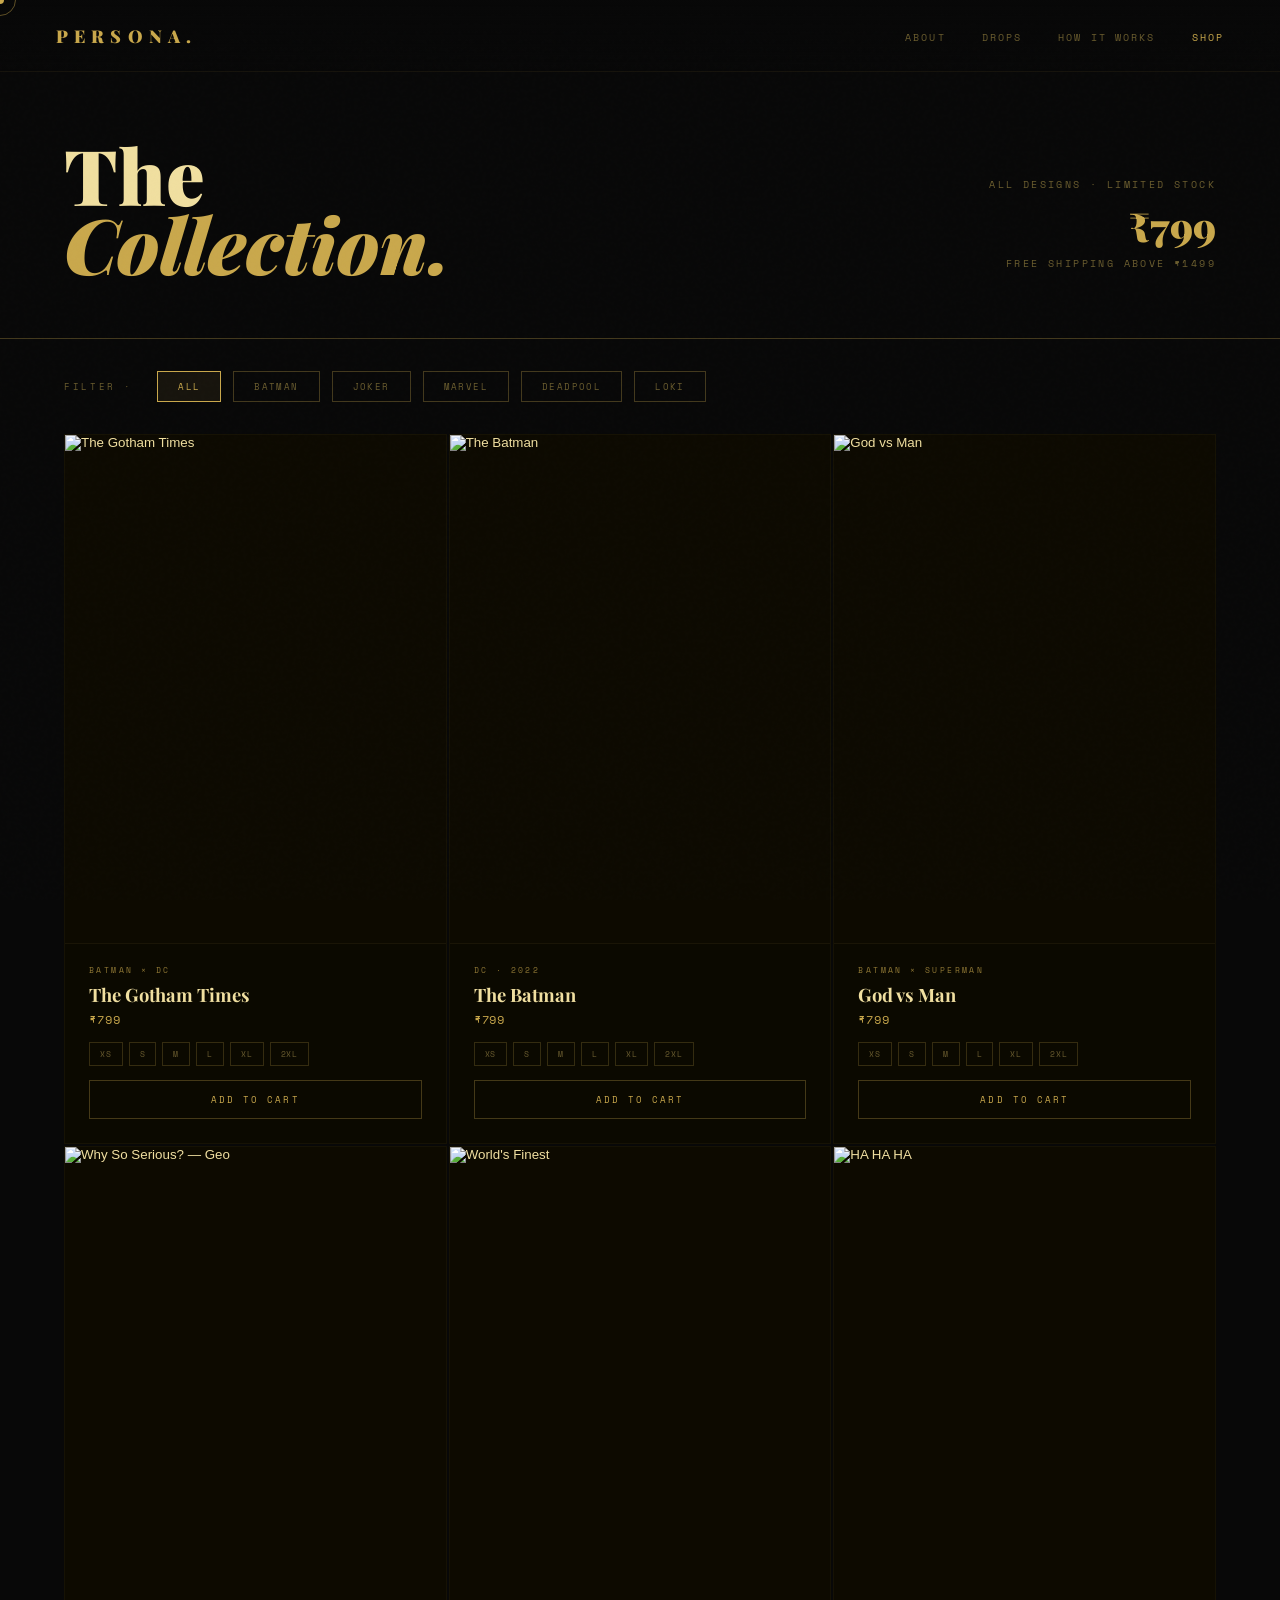
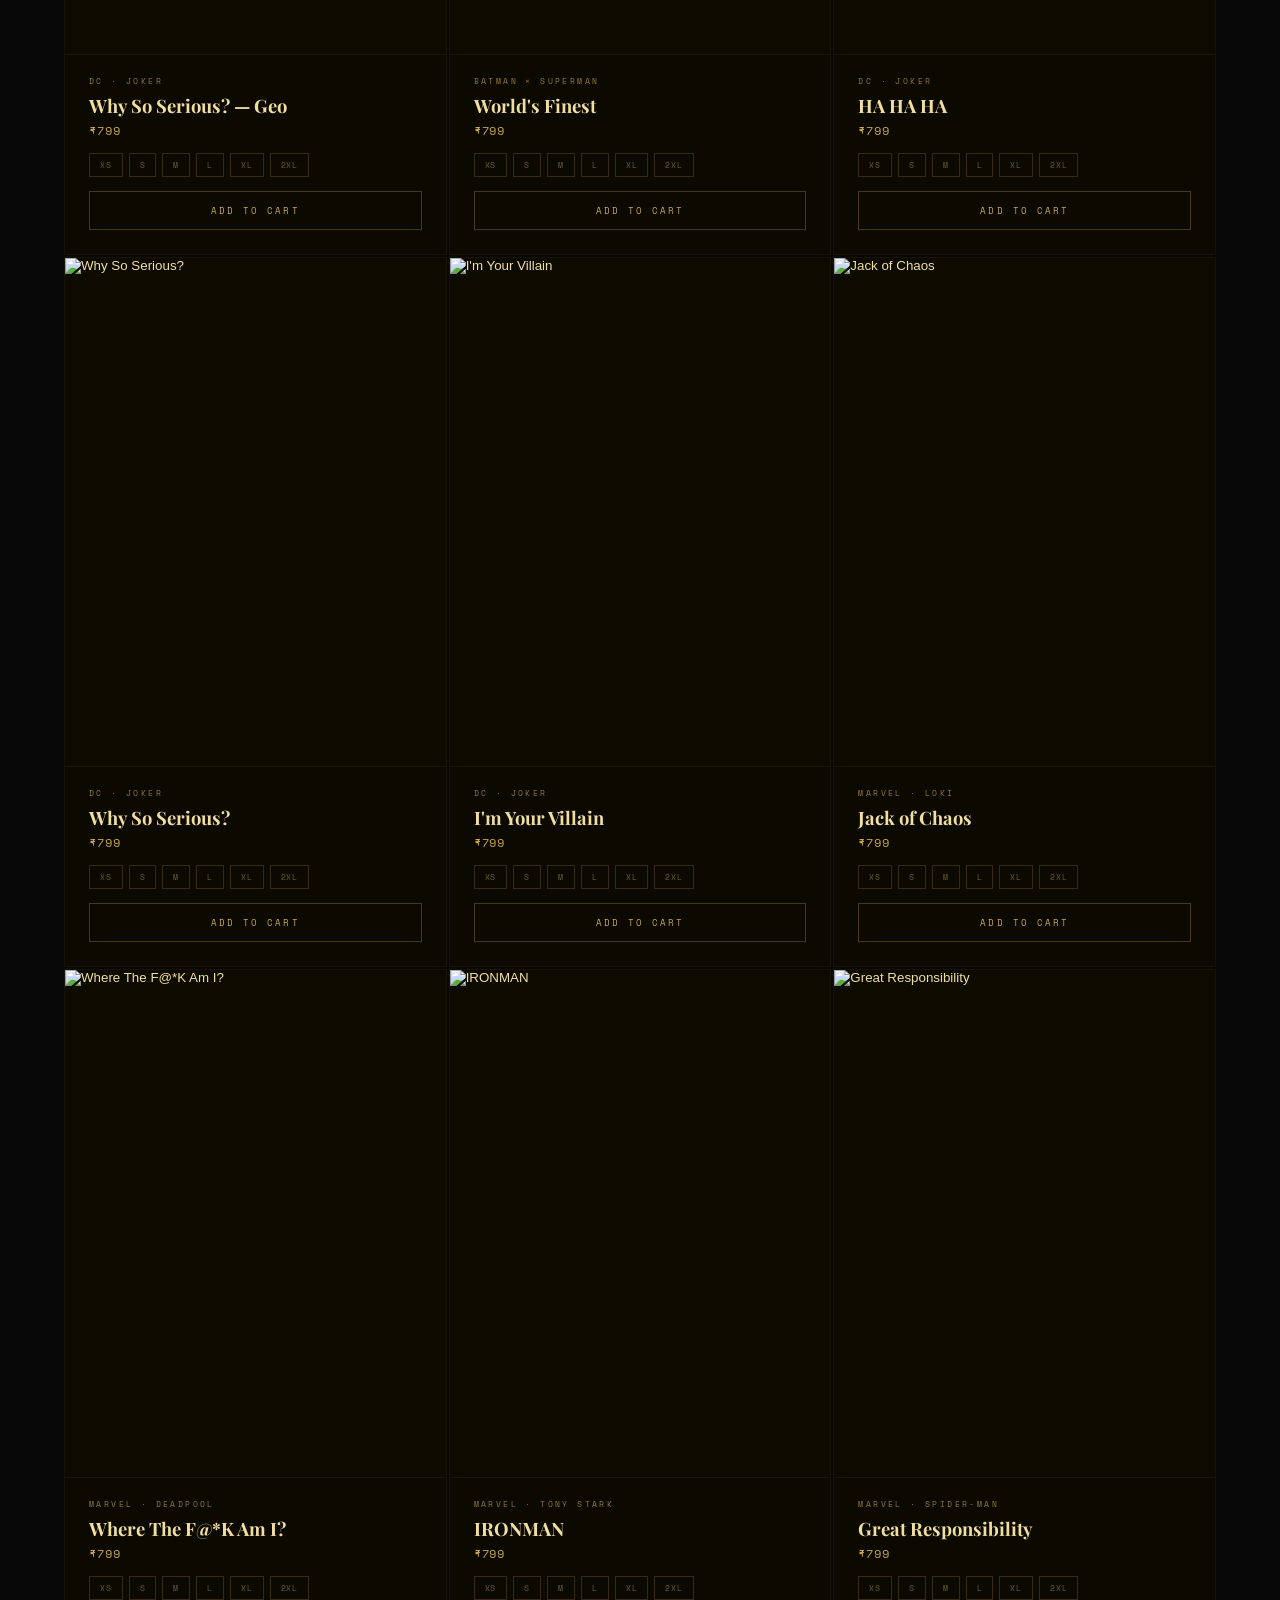
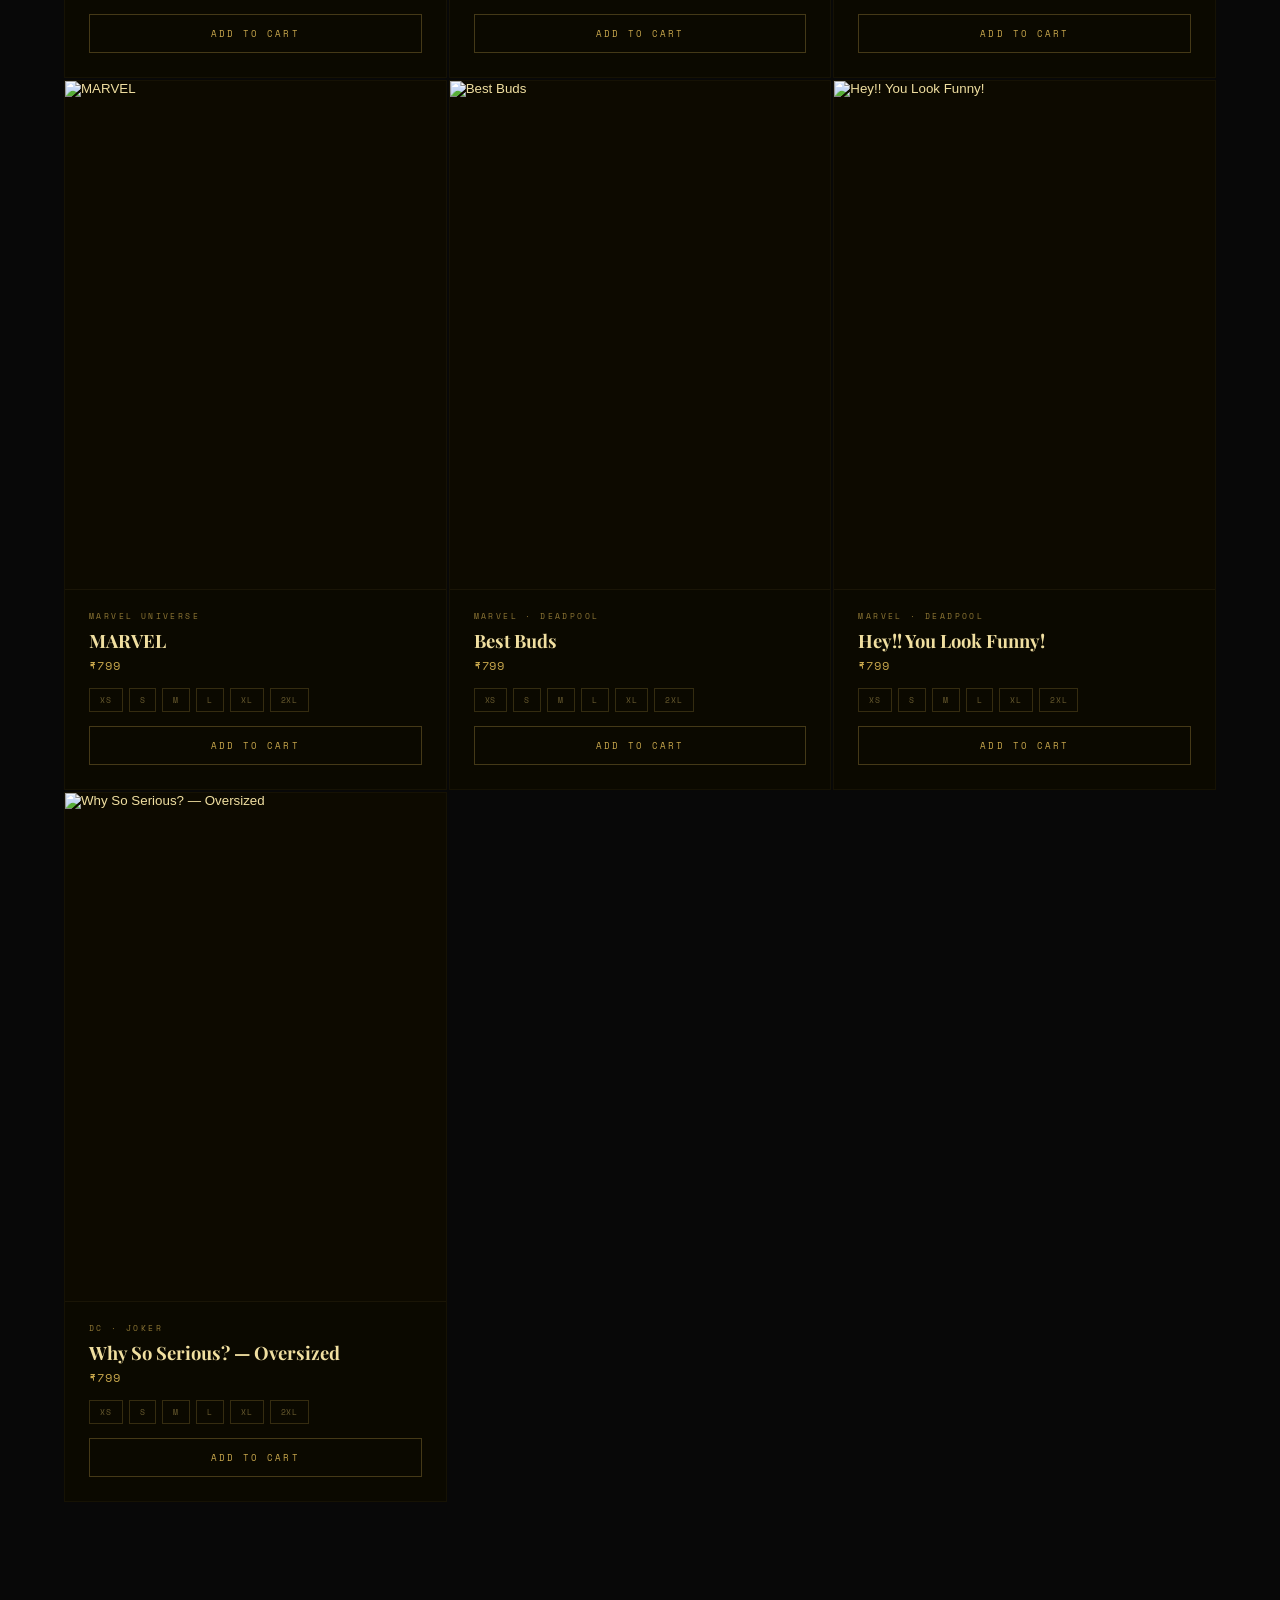
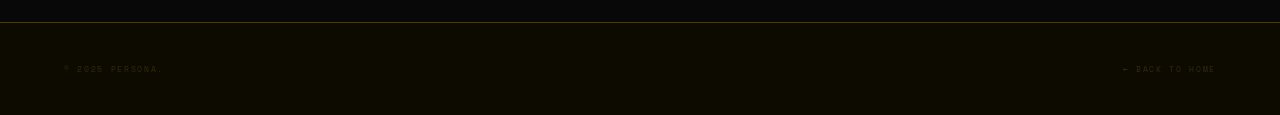
==== shop.html @ 8d4aa8e0 "Add files via upload" ====
<!DOCTYPE html>
<html lang="en">
<head>
  <meta charset="UTF-8" />
  <meta name="viewport" content="width=device-width, initial-scale=1.0" />
  <title>PERSONA — Shop the Drop</title>
  <link href="https://fonts.googleapis.com/css2?family=Playfair+Display:ital,wght@0,400;0,700;0,900;1,400&family=Cormorant+Garamond:wght@300;400;600&family=Space+Mono:wght@400;700&display=swap" rel="stylesheet" />
  <link rel="stylesheet" href="shop.css" />
</head>
<body>
  <div id="cursor-dot"></div>
  <div id="cursor-ring"></div>

  <nav>
    <a class="nav-logo" href="index.html">Persona.</a>
    <ul class="nav-links">
      <li><a href="index.html#about">About</a></li>
      <li><a href="index.html#drops">Drops</a></li>
      <li><a href="index.html#how">How it works</a></li>
      <li><a href="#" style="color:var(--gold)">Shop</a></li>
    </ul>
  </nav>

  <header class="page-header">
    <h1>The <em>Collection.</em></h1>
    <div class="page-header-meta">
      <p>All designs · Limited stock</p>
      <span>₹799</span>
      <p style="margin-top:4px">Free shipping above ₹1499</p>
    </div>
  </header>

  <div class="filter-bar" aria-label="Product filters">
    <span class="filter-label">Filter ·</span>
    <button class="filter-btn active" data-filter="all">All</button>
    <button class="filter-btn" data-filter="batman">Batman</button>
    <button class="filter-btn" data-filter="joker">Joker</button>
    <button class="filter-btn" data-filter="marvel">Marvel</button>
    <button class="filter-btn" data-filter="deadpool">Deadpool</button>
    <button class="filter-btn" data-filter="loki">Loki</button>
  </div>

  <main class="shop-grid" id="shopGrid"></main>

  <div class="modal-overlay" id="modalOverlay" aria-hidden="true">
    <button class="modal-close" id="modalClose" aria-label="Close product details">×</button>
    <div class="modal" id="productModal" role="dialog" aria-modal="true" aria-labelledby="modalTitle">
      <div class="modal-visual">
        <div class="modal-visual-bg"></div>
        <img class="modal-design-image" id="modalImage" src="" alt="" />
      </div>
      <div class="modal-info">
        <p class="modal-universe" id="modalUniverse"></p>
        <h2 class="modal-title" id="modalTitle"></h2>
        <p class="modal-price" id="modalPrice"></p>
        <p class="modal-desc" id="modalDesc"></p>
        <p class="modal-label">Select Size</p>
        <div class="modal-sizes" id="modalSizes"></div>
        <button class="modal-add-btn" id="modalAddBtn">Add to Cart — ₹799</button>
        <div class="modal-tags" id="modalTags"></div>
      </div>
    </div>
  </div>

  <div class="cart-toast" id="cartToast">Added to cart ✦</div>

  <footer class="shop-footer">
    <p>© 2025 Persona.</p>
    <p><a href="index.html">← Back to Home</a></p>
  </footer>

  <script src="shop.js"></script>
</body>
</html>
---- shop.css ----
*, *::before, *::after { margin: 0; padding: 0; box-sizing: border-box; }

:root {
  --black: #080808;
  --deep: #0d0b00;
  --gold: #c9a84c;
  --gold-light: #e8c96a;
  --gold-dim: rgba(201,168,76,0.3);
  --gold-faint: rgba(201,168,76,0.08);
  --muted: #6b5d2f;
  --cream: #f0dfa0;
}

html { scroll-behavior: smooth; }

body {
  background: var(--black);
  color: var(--cream);
  font-family: 'Cormorant Garamond', serif;
  overflow-x: hidden;
  cursor: none;
}

#cursor-dot, #cursor-ring {
  position: fixed;
  pointer-events: none;
  transform: translate(-50%, -50%);
}

#cursor-dot {
  width: 8px;
  height: 8px;
  background: var(--gold);
  border-radius: 50%;
  z-index: 9999;
  transition: width .2s, height .2s;
}

#cursor-ring {
  width: 32px;
  height: 32px;
  border: 1.5px solid var(--gold);
  border-radius: 50%;
  opacity: .45;
  z-index: 9998;
  transition: width .3s, height .3s, opacity .3s;
}

body.hovering #cursor-dot {
  width: 14px;
  height: 14px;
  background: var(--gold-light);
}

body.hovering #cursor-ring {
  width: 52px;
  height: 52px;
  opacity: .2;
}

body::after {
  content: '';
  position: fixed;
  inset: 0;
  background-image: url("data:image/svg+xml,%3Csvg viewBox='0 0 256 256' xmlns='http://www.w3.org/2000/svg'%3E%3Cfilter id='n'%3E%3CfeTurbulence type='fractalNoise' baseFrequency='0.85' numOctaves='4' stitchTiles='stitch'/%3E%3C/filter%3E%3Crect width='100%25' height='100%25' filter='url(%23n)' opacity='0.04'/%3E%3C/svg%3E");
  pointer-events: none;
  z-index: 200;
  opacity: .35;
}

nav {
  position: fixed;
  top: 0;
  left: 0;
  right: 0;
  z-index: 500;
  padding: 24px 56px;
  display: flex;
  justify-content: space-between;
  align-items: center;
  background: linear-gradient(to bottom, rgba(8,8,8,.98), transparent);
  border-bottom: 1px solid rgba(201,168,76,.08);
}

.nav-logo {
  font-family: 'Playfair Display', serif;
  font-size: 1.1rem;
  font-weight: 900;
  letter-spacing: .35em;
  text-transform: uppercase;
  color: var(--gold);
  text-decoration: none;
}

.nav-links {
  display: flex;
  gap: 36px;
  list-style: none;
}

.nav-links a {
  font-family: 'Space Mono', monospace;
  font-size: .6rem;
  letter-spacing: .22em;
  text-transform: uppercase;
  color: var(--muted);
  text-decoration: none;
  transition: color .2s;
}

.nav-links a:hover { color: var(--gold); }

.page-header {
  padding: 140px 64px 60px;
  display: flex;
  justify-content: space-between;
  align-items: flex-end;
  border-bottom: 1px solid var(--gold-dim);
  max-width: 1400px;
  margin: 0 auto;
}

.page-header h1 {
  font-family: 'Playfair Display', serif;
  font-size: clamp(3rem, 6vw, 7rem);
  font-weight: 900;
  line-height: .9;
  color: var(--cream);
}

.page-header h1 em {
  font-style: italic;
  color: var(--gold);
  display: block;
}

.page-header-meta { text-align: right; }

.page-header-meta p {
  font-family: 'Space Mono', monospace;
  font-size: .6rem;
  letter-spacing: .25em;
  text-transform: uppercase;
  color: var(--muted);
  margin-bottom: 8px;
}

.page-header-meta span {
  font-family: 'Playfair Display', serif;
  font-size: 2.5rem;
  font-weight: 900;
  color: var(--gold);
}

.filter-bar {
  padding: 32px 64px;
  max-width: 1400px;
  margin: 0 auto;
  display: flex;
  gap: 12px;
  flex-wrap: wrap;
  align-items: center;
}

.filter-label {
  font-family: 'Space Mono', monospace;
  font-size: .55rem;
  letter-spacing: .3em;
  text-transform: uppercase;
  color: var(--muted);
  margin-right: 12px;
}

.filter-btn {
  font-family: 'Space Mono', monospace;
  font-size: .58rem;
  letter-spacing: .15em;
  text-transform: uppercase;
  padding: 8px 20px;
  border: 1px solid var(--gold-dim);
  background: transparent;
  color: var(--muted);
  cursor: none;
  transition: all .2s;
}

.filter-btn:hover, .filter-btn.active {
  border-color: var(--gold);
  color: var(--gold);
  background: var(--gold-faint);
}

.shop-grid {
  padding: 0 64px 120px;
  display: grid;
  grid-template-columns: repeat(3, minmax(0, 1fr));
  gap: 2px;
  max-width: 1400px;
  margin: 0 auto;
}

.product-card {
  position: relative;
  background: #0b0900;
  border: 1px solid rgba(201,168,76,.06);
  overflow: hidden;
  cursor: none;
  transition: border-color .3s, transform .3s;
}

.product-card:hover {
  border-color: rgba(201,168,76,.35);
  transform: translateY(-2px);
}

.product-card-open {
  display: block;
  width: 100%;
  border: 0;
  padding: 0;
  background: transparent;
  color: inherit;
  cursor: none;
  text-align: inherit;
}

.product-card-img {
  position: relative;
  aspect-ratio: 3 / 4;
  overflow: hidden;
  display: flex;
  align-items: center;
  justify-content: center;
  background: #0d0a00;
}

.product-card-img img {
  width: 100%;
  height: 100%;
  object-fit: cover;
  transition: transform .6s cubic-bezier(.25,.46,.45,.94), opacity .3s;
}

.product-card:hover .product-card-img img { transform: scale(1.04); }

.product-open-hint {
  position: absolute;
  left: 20px;
  bottom: 20px;
  font-family: 'Space Mono', monospace;
  font-size: .48rem;
  letter-spacing: .28em;
  text-transform: uppercase;
  color: var(--gold);
  opacity: 0;
  transform: translateY(10px);
  transition: opacity .25s, transform .25s;
}

.product-card:hover .product-open-hint {
  opacity: .9;
  transform: translateY(0);
}

.product-info {
  padding: 20px 24px 24px;
  border-top: 1px solid rgba(201,168,76,.08);
}

.product-universe {
  font-family: 'Space Mono', monospace;
  font-size: .5rem;
  letter-spacing: .3em;
  text-transform: uppercase;
  color: var(--gold);
  margin-bottom: 6px;
  opacity: .7;
}

.product-name {
  font-family: 'Playfair Display', serif;
  font-size: 1.15rem;
  font-weight: 700;
  color: var(--cream);
  margin-bottom: 4px;
}

.product-price {
  font-family: 'Space Mono', monospace;
  font-size: .72rem;
  color: var(--gold);
  letter-spacing: .08em;
}

.size-row, .modal-sizes {
  display: flex;
  gap: 6px;
  flex-wrap: wrap;
}

.size-row { margin-top: 14px; }
.modal-sizes { gap: 8px; margin-bottom: 20px; }

.size-btn, .modal-size-btn {
  font-family: 'Space Mono', monospace;
  letter-spacing: .1em;
  border: 1px solid rgba(201,168,76,.22);
  background: transparent;
  color: var(--muted);
  cursor: none;
  transition: all .18s;
}

.size-btn {
  font-size: .5rem;
  padding: 5px 10px;
}

.modal-size-btn {
  font-size: .58rem;
  padding: 10px 18px;
}

.size-btn:hover, .modal-size-btn:hover {
  border-color: var(--gold);
  color: var(--gold);
}

.size-btn.selected, .modal-size-btn.selected {
  background: var(--gold);
  color: var(--black);
  border-color: var(--gold);
}

.add-btn {
  margin-top: 14px;
  width: 100%;
  background: transparent;
  border: 1px solid var(--gold-dim);
  color: var(--gold);
  font-family: 'Space Mono', monospace;
  font-size: .58rem;
  letter-spacing: .22em;
  text-transform: uppercase;
  padding: 12px;
  cursor: none;
  transition: background .25s, color .25s;
}

.add-btn:hover {
  background: var(--gold);
  color: var(--black);
}

.modal-overlay {
  position: fixed;
  inset: 0;
  background: rgba(0,0,0,.85);
  z-index: 1000;
  display: flex;
  align-items: center;
  justify-content: center;
  opacity: 0;
  pointer-events: none;
  transition: opacity .3s;
  backdrop-filter: blur(8px);
}

.modal-overlay.open {
  opacity: 1;
  pointer-events: all;
}

.modal {
  background: #0d0a00;
  border: 1px solid var(--gold-dim);
  width: 900px;
  max-width: 95vw;
  max-height: 90vh;
  display: grid;
  grid-template-columns: 1fr 1fr;
  overflow: hidden;
  transform: translateY(24px);
  transition: transform .35s;
}

.modal-overlay.open .modal { transform: translateY(0); }

.modal-visual {
  background: #080600;
  position: relative;
  display: flex;
  align-items: center;
  justify-content: center;
  overflow: hidden;
  min-height: 500px;
  padding: 48px;
}

.modal-visual-bg {
  position: absolute;
  inset: 0;
  background: radial-gradient(ellipse at 50% 40%, rgba(201,168,76,.08) 0%, transparent 70%);
}

.modal-design-image {
  position: relative;
  z-index: 2;
  width: min(82%, 360px);
  max-height: 420px;
  object-fit: contain;
  filter: drop-shadow(0 0 34px rgba(201,168,76,.18));
}

.modal-info {
  padding: 48px 40px;
  display: flex;
  flex-direction: column;
  overflow-y: auto;
}

.modal-close {
  position: fixed;
  top: 24px;
  right: 28px;
  background: none;
  border: none;
  color: var(--muted);
  font-size: 1.5rem;
  cursor: none;
  z-index: 1100;
  transition: color .2s;
  font-family: 'Space Mono', monospace;
}

.modal-close:hover { color: var(--gold); }

.modal-universe {
  font-family: 'Space Mono', monospace;
  font-size: .52rem;
  letter-spacing: .35em;
  text-transform: uppercase;
  color: var(--gold);
  margin-bottom: 12px;
  opacity: .75;
}

.modal-title {
  font-family: 'Playfair Display', serif;
  font-size: 2.2rem;
  font-weight: 900;
  color: var(--cream);
  line-height: 1.1;
  margin-bottom: 8px;
}

.modal-price {
  font-family: 'Playfair Display', serif;
  font-size: 2rem;
  font-weight: 700;
  color: var(--gold);
  margin-bottom: 28px;
}

.modal-desc {
  font-size: 1rem;
  font-weight: 300;
  color: var(--muted);
  line-height: 1.8;
  margin-bottom: 28px;
}

.modal-label {
  font-family: 'Space Mono', monospace;
  font-size: .52rem;
  letter-spacing: .25em;
  text-transform: uppercase;
  color: var(--muted);
  margin-bottom: 10px;
}

.modal-add-btn {
  width: 100%;
  padding: 16px;
  background: var(--gold);
  color: var(--black);
  font-family: 'Space Mono', monospace;
  font-size: .68rem;
  letter-spacing: .22em;
  text-transform: uppercase;
  font-weight: 700;
  border: none;
  cursor: none;
  transition: background .25s, transform .2s;
  margin-top: 8px;
}

.modal-add-btn:hover {
  background: var(--gold-light);
  transform: translateY(-2px);
}

.modal-tags {
  display: flex;
  gap: 8px;
  flex-wrap: wrap;
  margin-top: 20px;
}

.modal-tag {
  font-family: 'Space Mono', monospace;
  font-size: .45rem;
  letter-spacing: .15em;
  padding: 4px 10px;
  border: 1px solid rgba(201,168,76,.15);
  color: rgba(201,168,76,.45);
}

.cart-toast {
  position: fixed;
  bottom: 40px;
  right: 40px;
  background: var(--gold);
  color: var(--black);
  font-family: 'Space Mono', monospace;
  font-size: .65rem;
  letter-spacing: .18em;
  text-transform: uppercase;
  font-weight: 700;
  padding: 16px 28px;
  z-index: 2000;
  transform: translateY(80px);
  opacity: 0;
  transition: transform .35s, opacity .35s;
}

.cart-toast.show {
  transform: translateY(0);
  opacity: 1;
}

.shop-footer {
  background: var(--deep);
  padding: 40px 64px;
  border-top: 1px solid var(--gold-dim);
  display: flex;
  justify-content: space-between;
  align-items: center;
}

.shop-footer p {
  font-family: 'Space Mono', monospace;
  font-size: .52rem;
  letter-spacing: .2em;
  color: rgba(201,168,76,.2);
  text-transform: uppercase;
}

.shop-footer a {
  color: rgba(201,168,76,.2);
  text-decoration: none;
  transition: color .2s;
}

.shop-footer a:hover { color: var(--gold); }

@keyframes fadeUp {
  from { opacity: 0; transform: translateY(30px); }
  to { opacity: 1; transform: translateY(0); }
}

.page-header h1 { animation: fadeUp .8s .2s both; }
.page-header-meta { animation: fadeUp .8s .4s both; }

@media (max-width: 900px) {
  nav { padding: 20px 24px; }
  .nav-links { display: none; }
  .page-header {
    padding: 120px 24px 40px;
    flex-direction: column;
    gap: 20px;
    align-items: flex-start;
  }
  .page-header-meta { text-align: left; }
  .filter-bar { padding: 24px; }
  .shop-grid {
    padding: 0 24px 80px;
    grid-template-columns: 1fr 1fr;
  }
  .modal { grid-template-columns: 1fr; }
  .modal-visual { min-height: 320px; padding: 32px; }
  .modal-info { padding: 28px 24px; }
  .shop-footer {
    padding: 28px 24px;
    flex-direction: column;
    gap: 12px;
    text-align: center;
  }
}

@media (max-width: 560px) {
  .shop-grid { grid-template-columns: 1fr; }
}
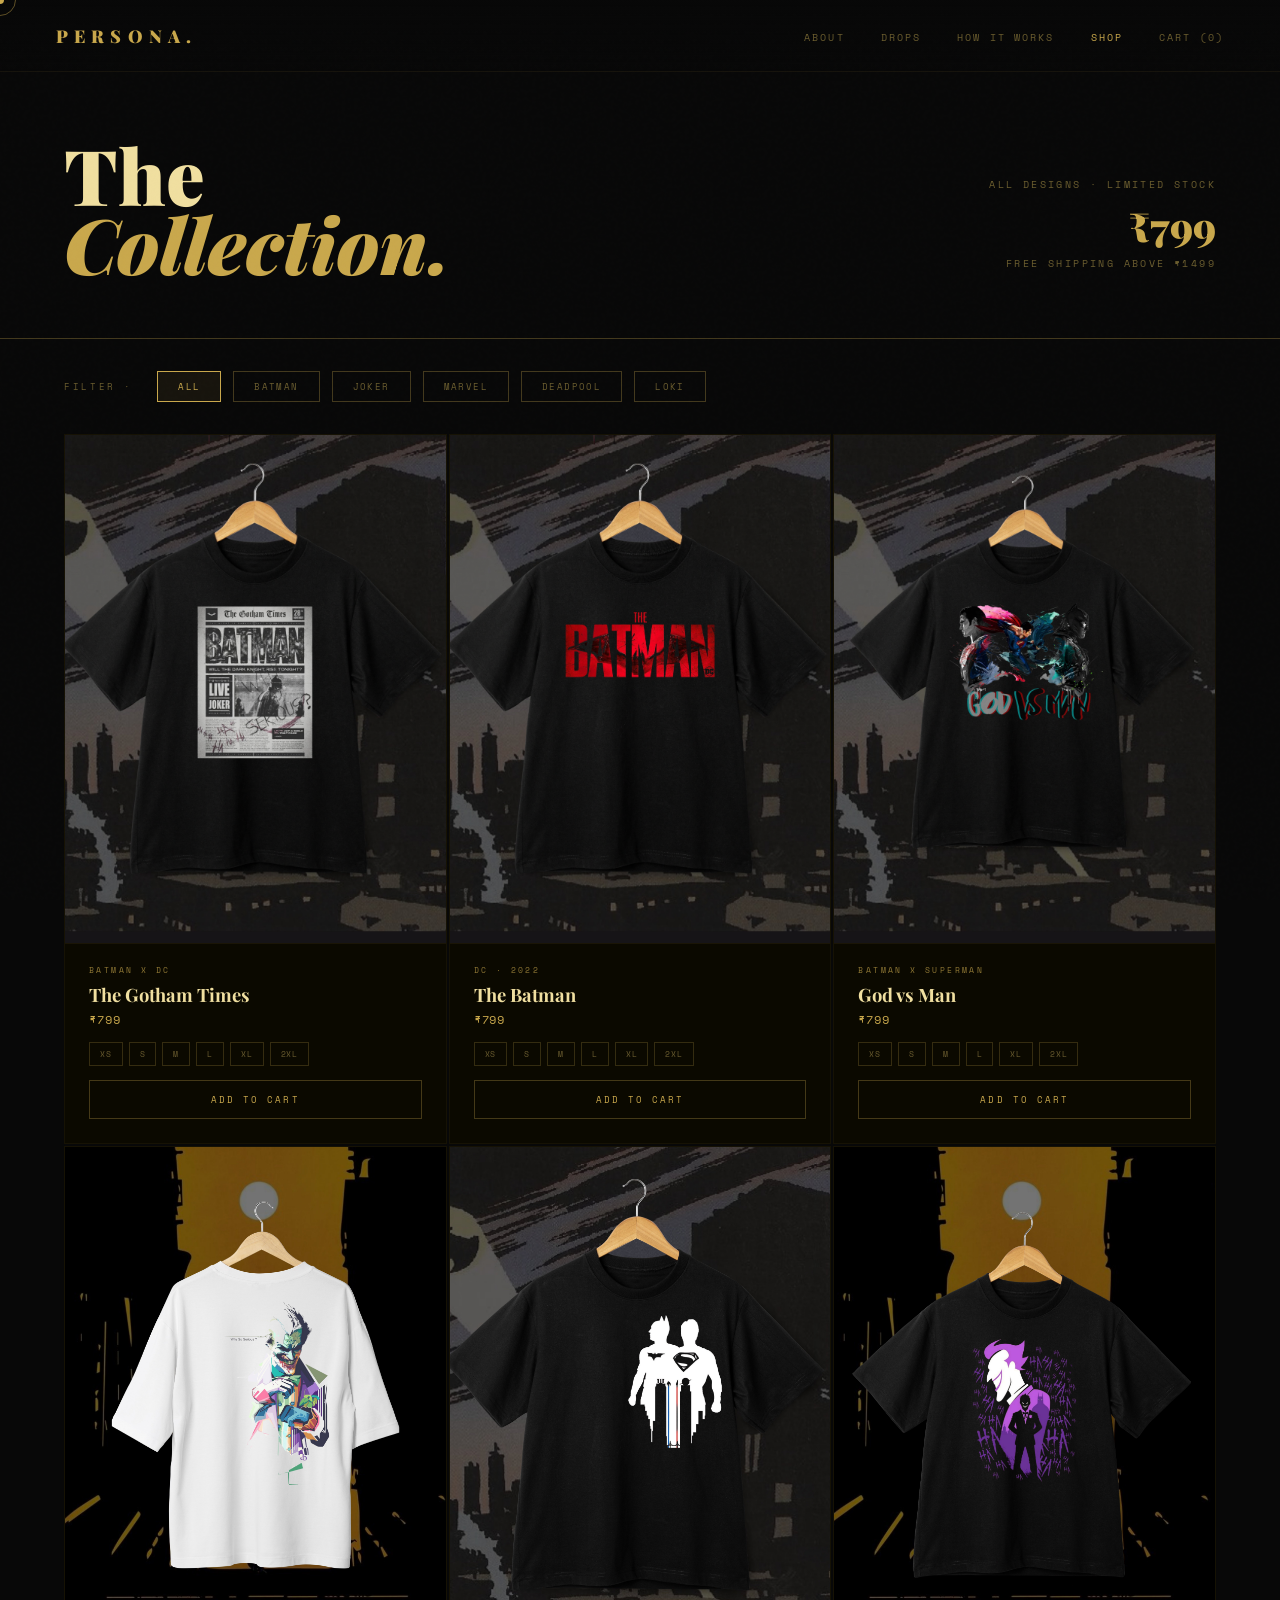
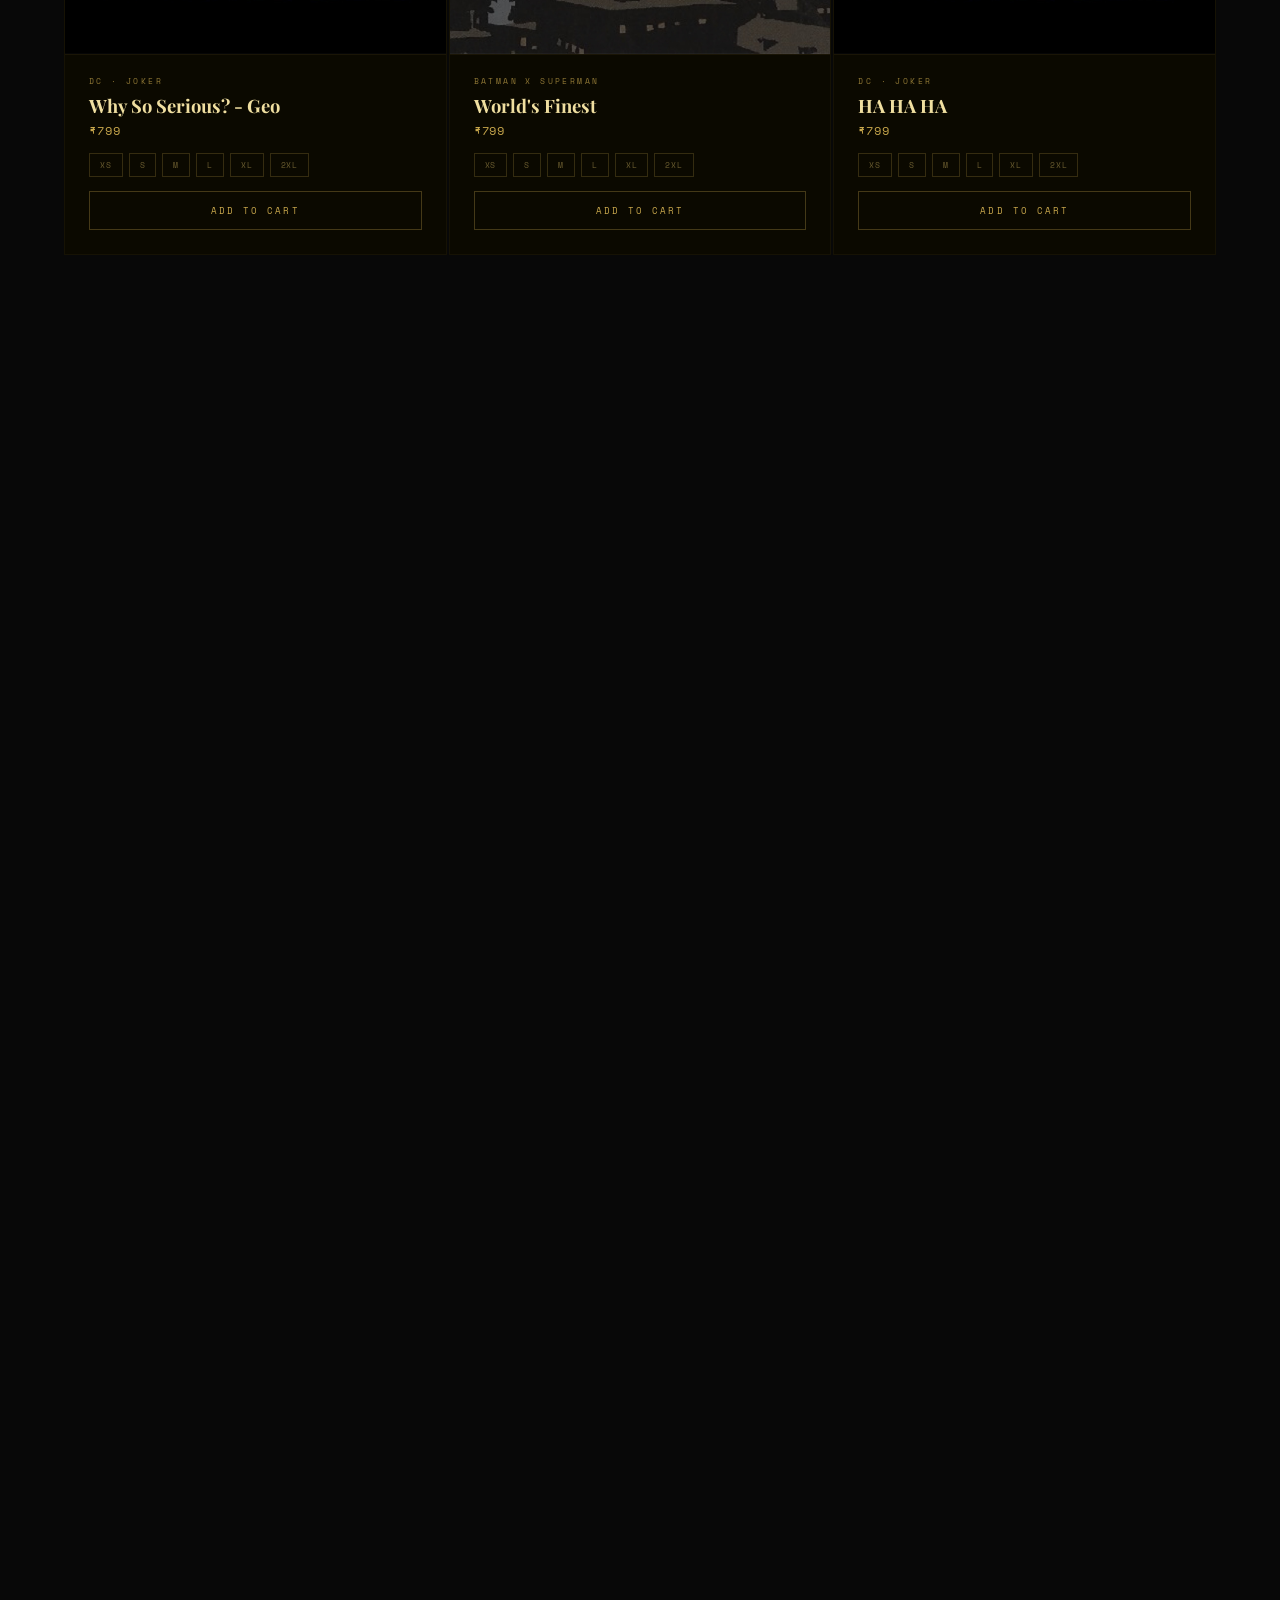
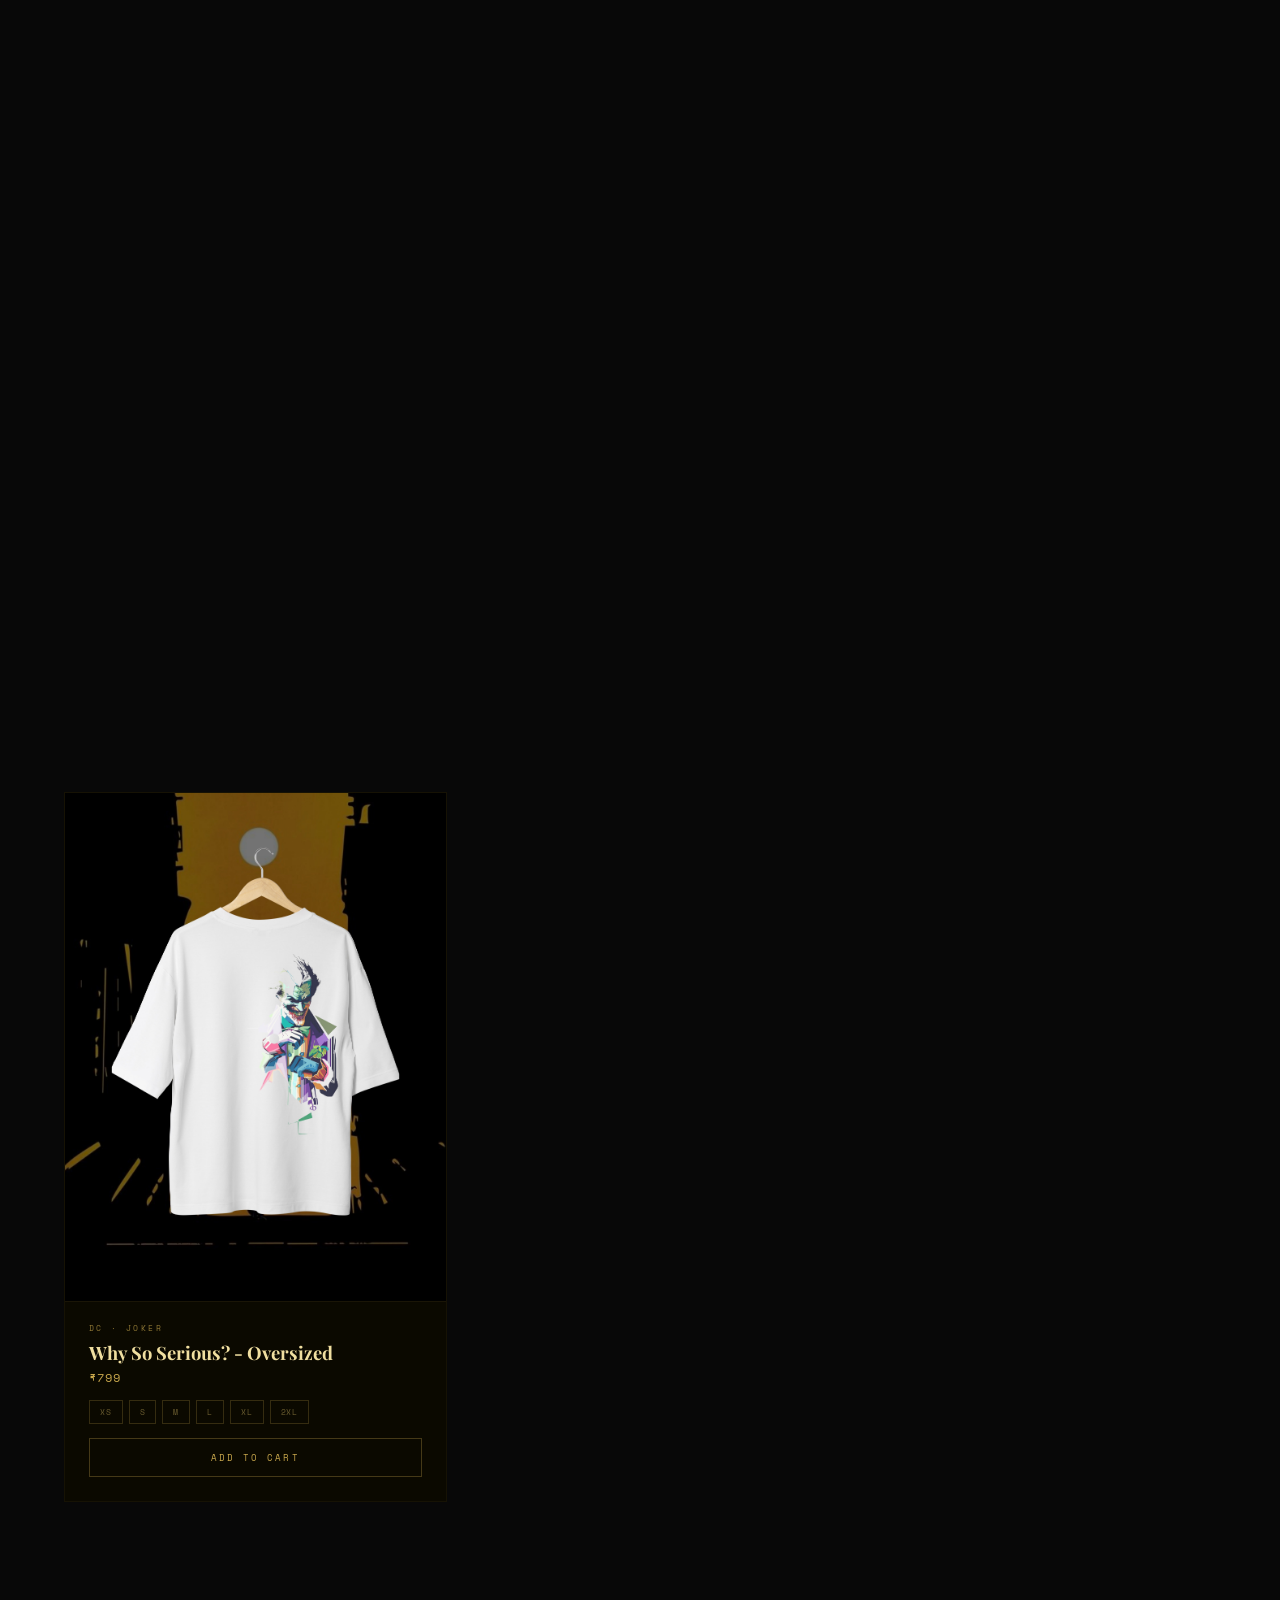
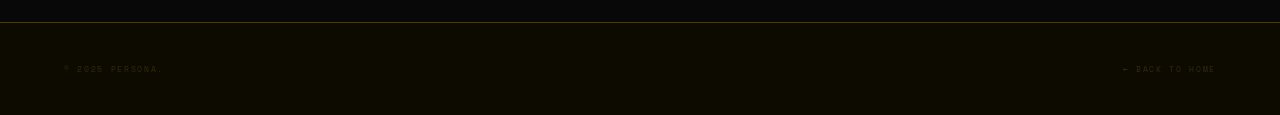
==== commit 3014d0c4: "Add files via upload" ====
--- a/shop.html
+++ b/shop.html
@@ -18,6 +18,7 @@
       <li><a href="index.html#drops">Drops</a></li>
       <li><a href="index.html#how">How it works</a></li>
       <li><a href="#" style="color:var(--gold)">Shop</a></li>
+      <li><a href="cart.html">Cart (<span id="cartCount">0</span>)</a></li>
     </ul>
   </nav>
 
--- a/shop.css
+++ b/shop.css
@@ -563,6 +563,282 @@
 }
 
 .shop-footer a:hover { color: var(--gold); }
+
+.compact-header {
+  padding-bottom: 48px;
+}
+
+.cart-shell, .checkout-shell {
+  max-width: 1400px;
+  margin: 0 auto;
+  padding: 0 64px 120px;
+  display: grid;
+  gap: 28px;
+  align-items: start;
+}
+
+.cart-shell {
+  grid-template-columns: minmax(0, 1fr) 360px;
+}
+
+.checkout-shell {
+  grid-template-columns: minmax(0, 1fr) 420px;
+}
+
+.cart-list, .checkout-form, .checkout-summary, .cart-summary {
+  border: 1px solid rgba(201,168,76,.12);
+  background: #0b0900;
+}
+
+.cart-list {
+  min-height: 320px;
+}
+
+.cart-summary, .checkout-summary {
+  position: sticky;
+  top: 104px;
+  padding: 28px;
+}
+
+.summary-label {
+  font-family: 'Space Mono', monospace;
+  font-size: .55rem;
+  letter-spacing: .3em;
+  text-transform: uppercase;
+  color: var(--gold);
+  margin-bottom: 22px;
+}
+
+.summary-row, .summary-total {
+  display: flex;
+  justify-content: space-between;
+  gap: 20px;
+  padding: 14px 0;
+  border-bottom: 1px solid rgba(201,168,76,.08);
+  color: var(--muted);
+  font-size: 1.05rem;
+}
+
+.summary-total {
+  color: var(--cream);
+  font-family: 'Playfair Display', serif;
+  font-size: 1.8rem;
+  font-weight: 900;
+  border-bottom: 0;
+  margin: 10px 0 22px;
+}
+
+.summary-btn {
+  display: block;
+  width: 100%;
+  text-align: center;
+  background: var(--gold);
+  color: var(--black);
+  border: 0;
+  padding: 15px 18px;
+  font-family: 'Space Mono', monospace;
+  font-size: .65rem;
+  letter-spacing: .2em;
+  text-transform: uppercase;
+  text-decoration: none;
+  font-weight: 700;
+  cursor: none;
+  transition: background .25s, transform .2s;
+}
+
+.summary-btn:hover {
+  background: var(--gold-light);
+  transform: translateY(-2px);
+}
+
+.summary-link {
+  display: block;
+  margin-top: 18px;
+  text-align: center;
+  font-family: 'Space Mono', monospace;
+  font-size: .58rem;
+  letter-spacing: .2em;
+  text-transform: uppercase;
+  color: var(--muted);
+  text-decoration: none;
+}
+
+.summary-link:hover { color: var(--gold); }
+
+.disabled-link {
+  opacity: .35;
+  pointer-events: none;
+}
+
+.empty-cart {
+  padding: 48px;
+}
+
+.empty-cart h2 {
+  font-family: 'Playfair Display', serif;
+  font-size: clamp(2rem, 4vw, 3.8rem);
+  color: var(--cream);
+  line-height: 1;
+  margin-bottom: 18px;
+}
+
+.empty-cart p {
+  color: var(--muted);
+  font-size: 1.1rem;
+  line-height: 1.7;
+  margin-bottom: 28px;
+}
+
+.cart-item {
+  display: grid;
+  grid-template-columns: 120px minmax(0, 1fr) auto 110px auto;
+  gap: 22px;
+  align-items: center;
+  padding: 22px;
+  border-bottom: 1px solid rgba(201,168,76,.08);
+}
+
+.cart-item:last-child { border-bottom: 0; }
+
+.cart-item img, .checkout-item img {
+  width: 100%;
+  aspect-ratio: 1;
+  object-fit: cover;
+  background: #080600;
+  border: 1px solid rgba(201,168,76,.1);
+}
+
+.cart-item-info h3, .checkout-item h3 {
+  font-family: 'Playfair Display', serif;
+  font-size: 1.35rem;
+  color: var(--cream);
+  margin-bottom: 6px;
+}
+
+.cart-item-info p, .checkout-item p {
+  color: var(--muted);
+  line-height: 1.6;
+}
+
+.cart-item-info strong {
+  color: var(--gold);
+  font-family: 'Space Mono', monospace;
+  font-size: .72rem;
+}
+
+.qty-control {
+  display: flex;
+  align-items: center;
+  border: 1px solid rgba(201,168,76,.18);
+}
+
+.qty-btn, .qty-input {
+  width: 38px;
+  height: 38px;
+  border: 0;
+  background: transparent;
+  color: var(--gold);
+  text-align: center;
+  font-family: 'Space Mono', monospace;
+  cursor: none;
+}
+
+.qty-input {
+  width: 46px;
+  border-left: 1px solid rgba(201,168,76,.12);
+  border-right: 1px solid rgba(201,168,76,.12);
+  color: var(--cream);
+}
+
+.line-total {
+  font-family: 'Space Mono', monospace;
+  color: var(--gold);
+  font-size: .78rem;
+}
+
+.remove-btn {
+  background: transparent;
+  border: 1px solid rgba(201,168,76,.18);
+  color: var(--muted);
+  padding: 10px 14px;
+  font-family: 'Space Mono', monospace;
+  font-size: .52rem;
+  letter-spacing: .15em;
+  text-transform: uppercase;
+  cursor: none;
+}
+
+.remove-btn:hover {
+  border-color: var(--gold);
+  color: var(--gold);
+}
+
+.checkout-form {
+  padding: 34px;
+}
+
+.form-grid {
+  display: grid;
+  grid-template-columns: repeat(2, minmax(0, 1fr));
+  gap: 18px;
+}
+
+.form-grid label {
+  display: flex;
+  flex-direction: column;
+  gap: 8px;
+  font-family: 'Space Mono', monospace;
+  font-size: .55rem;
+  letter-spacing: .18em;
+  text-transform: uppercase;
+  color: var(--gold);
+}
+
+.span-2 { grid-column: span 2; }
+
+.form-grid input, .form-grid textarea {
+  width: 100%;
+  border: 1px solid rgba(201,168,76,.18);
+  background: rgba(8,8,8,.55);
+  color: var(--cream);
+  padding: 13px 14px;
+  font-family: 'Cormorant Garamond', serif;
+  font-size: 1.05rem;
+  outline: none;
+  cursor: none;
+}
+
+.form-grid input:focus, .form-grid textarea:focus {
+  border-color: var(--gold);
+}
+
+.checkout-submit {
+  margin-top: 24px;
+}
+
+.checkout-status {
+  margin-top: 18px;
+  color: var(--muted);
+  font-size: 1.05rem;
+  line-height: 1.6;
+}
+
+.checkout-item {
+  display: grid;
+  grid-template-columns: 76px 1fr;
+  gap: 16px;
+  align-items: center;
+  padding: 16px 0;
+  border-bottom: 1px solid rgba(201,168,76,.08);
+}
+
+.checkout-item:first-of-type { padding-top: 0; }
+
+.checkout-empty {
+  color: var(--muted);
+  line-height: 1.7;
+  margin-bottom: 20px;
+}
 
 @keyframes fadeUp {
   from { opacity: 0; transform: translateY(30px); }
@@ -590,6 +866,27 @@
   .modal { grid-template-columns: 1fr; }
   .modal-visual { min-height: 320px; padding: 32px; }
   .modal-info { padding: 28px 24px; }
+  .cart-shell, .checkout-shell {
+    padding: 0 24px 80px;
+    grid-template-columns: 1fr;
+  }
+  .cart-summary, .checkout-summary {
+    position: static;
+  }
+  .cart-item {
+    grid-template-columns: 86px 1fr;
+    gap: 14px;
+  }
+  .qty-control, .line-total, .remove-btn {
+    grid-column: 2;
+    justify-self: start;
+  }
+  .form-grid {
+    grid-template-columns: 1fr;
+  }
+  .span-2 {
+    grid-column: span 1;
+  }
   .shop-footer {
     padding: 28px 24px;
     flex-direction: column;
